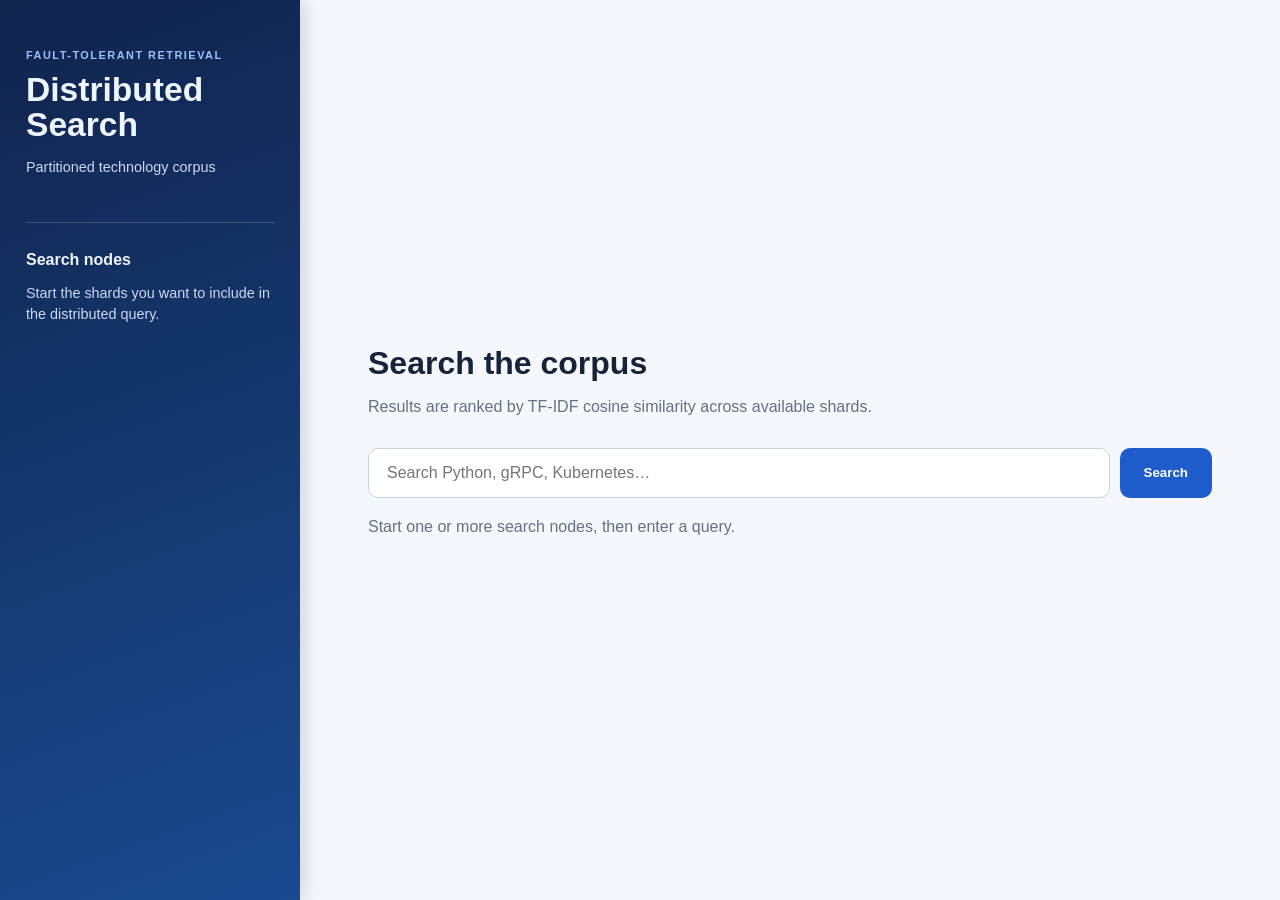
==== web/index.html @ d38b6a0e "first commit" ====
<!doctype html>
<html lang="en">
<head>
  <meta charset="utf-8">
  <meta name="viewport" content="width=device-width, initial-scale=1">
  <title>Distributed Search</title>
  <link rel="stylesheet" href="style.css">
</head>
<body>
  <main class="app-layout">
    <aside class="side-panel"><div class="brand"><p class="eyebrow">FAULT-TOLERANT RETRIEVAL</p><h1>Distributed<br>Search</h1><p>Partitioned technology corpus</p></div><section class="node-controls"><h2>Search nodes</h2><p class="panel-note">Start the shards you want to include in the distributed query.</p><div id="node-controls"></div></section><section id="metrics" class="metrics" hidden><h2>Query execution</h2><div id="metrics-content"></div></section></aside>
    <section class="content"><header><h2>Search the corpus</h2><p class="subtitle">Results are ranked by TF-IDF cosine similarity across available shards.</p></header><form id="search-form" class="search-bar"><input id="query" type="search" placeholder="Search Python, gRPC, Kubernetes…" autocomplete="off" required><button>Search</button></form><p id="message" class="message">Start one or more search nodes, then enter a query.</p><section id="results" class="results" aria-live="polite"></section></section>
  </main>
  <script src="app.js"></script>
</body>
</html>
---- web/style.css ----
:root{font-family:Inter,Segoe UI,Arial,sans-serif;color:#18233a;background:#f4f7fb}*{box-sizing:border-box}body{margin:0}.app-layout{min-height:100vh;display:grid;grid-template-columns:300px minmax(0,1fr)}.side-panel{background:linear-gradient(160deg,#10244d,#1a4a8f);color:#eef5ff;padding:38px 26px;box-shadow:2px 0 18px #10244d33}.brand{padding-bottom:30px;border-bottom:1px solid #ffffff2e}.eyebrow{font-size:.68rem;letter-spacing:.14em;color:#9cc0ff;font-weight:700}.brand h1{font-size:2.1rem;line-height:1.05;margin:10px 0}.brand p:last-child,.panel-note{font-size:.9rem;line-height:1.45;color:#cad9f4}.node-controls,.metrics{margin-top:28px}.side-panel h2{font-size:1rem;margin:0 0 9px}.node-card{display:flex;justify-content:space-between;align-items:center;margin:9px 0;padding:11px 10px;border-radius:9px;background:#ffffff12}.node-name{font-weight:700}.node-state{font-size:.75rem;color:#ffcf91}.node-state.running{color:#92e6b0}.toggle{border:1px solid #80a9f0;background:transparent;color:white;border-radius:7px;padding:6px 9px;cursor:pointer;font-weight:700}.toggle.stop{border-color:#ffaaa7;color:#ffd0ce}.content{max-width:940px;width:100%;padding:70px 48px;margin:auto}.content h2{font-size:2rem;margin:0 0 8px}.subtitle{color:#667085}.search-bar{display:flex;gap:10px;margin:32px 0 12px}.search-bar input{flex:1;border:1px solid #c8d2e5;border-radius:10px;padding:15px 18px;font-size:1rem}.search-bar button{border:0;border-radius:10px;background:#1e5ccb;color:white;padding:0 24px;font-weight:700;cursor:pointer}.message{color:#667085;margin:20px 0}.results{display:grid;gap:16px}.result{background:#fff;border:1px solid #e4e9f2;border-radius:12px;padding:21px;box-shadow:0 3px 12px #14213d0a}.result h2{font-size:1.13rem;margin:0 0 6px}.result a{color:#173d99;text-decoration:none}.result a:hover{text-decoration:underline}.url{font-size:.82rem;color:#26804c;overflow-wrap:anywhere}.snippet{line-height:1.55;color:#344054;margin:10px 0}.meta{font-size:.78rem;color:#667085}.metric-grid{display:grid;grid-template-columns:1fr 1fr;gap:8px;margin:13px 0}.metric{background:#ffffff12;border-radius:8px;padding:10px;font-size:.76rem}.metric strong{display:block;font-size:1.15rem}.nodes{width:100%;border-collapse:collapse;font-size:.76rem}.nodes th,.nodes td{text-align:left;padding:7px 2px;border-bottom:1px solid #ffffff25}.up{color:#92e6b0}.unavailable{color:#ffb2b2}@media(max-width:760px){.app-layout{grid-template-columns:1fr}.side-panel{padding:25px}.content{padding:38px 20px}.node-controls{margin-top:18px}.node-controls,.metrics{display:inline-block;vertical-align:top;width:48%;margin-right:1%}}@media(max-width:500px){.node-controls,.metrics{width:100%}.search-bar{flex-direction:column}.search-bar button{min-height:48px}}
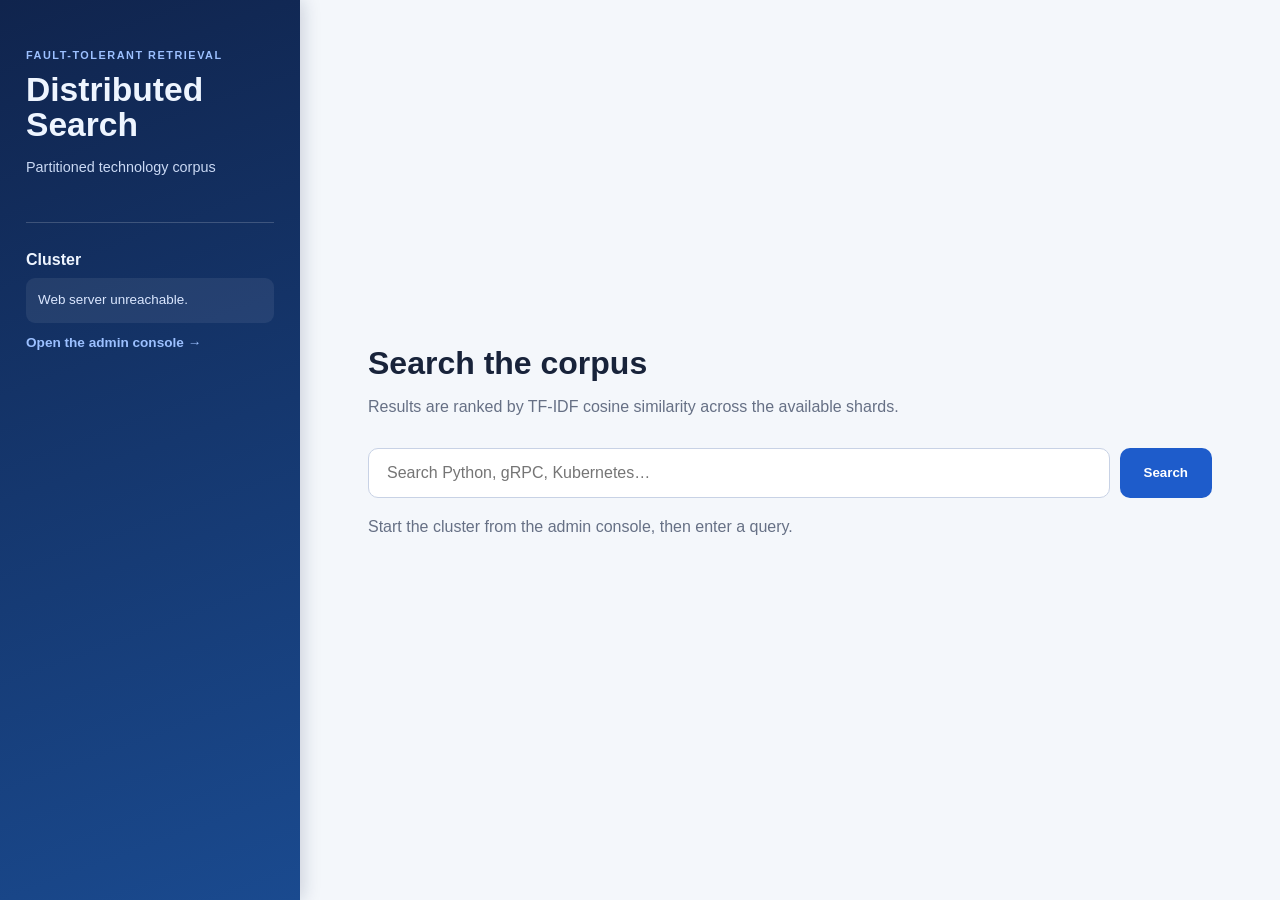
==== commit e9adeaa1: "Latest changes" ====
--- a/web/index.html
+++ b/web/index.html
@@ -8,8 +8,12 @@
 </head>
 <body>
   <main class="app-layout">
-    <aside class="side-panel"><div class="brand"><p class="eyebrow">FAULT-TOLERANT RETRIEVAL</p><h1>Distributed<br>Search</h1><p>Partitioned technology corpus</p></div><section class="node-controls"><h2>Search nodes</h2><p class="panel-note">Start the shards you want to include in the distributed query.</p><div id="node-controls"></div></section><section id="metrics" class="metrics" hidden><h2>Query execution</h2><div id="metrics-content"></div></section></aside>
-    <section class="content"><header><h2>Search the corpus</h2><p class="subtitle">Results are ranked by TF-IDF cosine similarity across available shards.</p></header><form id="search-form" class="search-bar"><input id="query" type="search" placeholder="Search Python, gRPC, Kubernetes…" autocomplete="off" required><button>Search</button></form><p id="message" class="message">Start one or more search nodes, then enter a query.</p><section id="results" class="results" aria-live="polite"></section></section>
+    <aside class="side-panel">
+      <div class="brand"><p class="eyebrow">FAULT-TOLERANT RETRIEVAL</p><h1>Distributed<br>Search</h1><p>Partitioned technology corpus</p></div>
+      <section class="cluster-status"><h2>Cluster</h2><div id="cluster-badge" class="cluster-badge">Checking cluster…</div><a class="admin-link" href="admin.html">Open the admin console →</a></section>
+      <section id="metrics" class="metrics" hidden><h2>Query execution</h2><div id="metrics-content"></div></section>
+    </aside>
+    <section class="content"><header><h2>Search the corpus</h2><p class="subtitle">Results are ranked by TF-IDF cosine similarity across the available shards.</p></header><form id="search-form" class="search-bar"><input id="query" type="search" placeholder="Search Python, gRPC, Kubernetes…" autocomplete="off" required><button>Search</button></form><p id="message" class="message">Start the cluster from the admin console, then enter a query.</p><section id="results" class="results" aria-live="polite"></section></section>
   </main>
   <script src="app.js"></script>
 </body>
--- a/web/style.css
+++ b/web/style.css
@@ -1 +1,2 @@
 :root{font-family:Inter,Segoe UI,Arial,sans-serif;color:#18233a;background:#f4f7fb}*{box-sizing:border-box}body{margin:0}.app-layout{min-height:100vh;display:grid;grid-template-columns:300px minmax(0,1fr)}.side-panel{background:linear-gradient(160deg,#10244d,#1a4a8f);color:#eef5ff;padding:38px 26px;box-shadow:2px 0 18px #10244d33}.brand{padding-bottom:30px;border-bottom:1px solid #ffffff2e}.eyebrow{font-size:.68rem;letter-spacing:.14em;color:#9cc0ff;font-weight:700}.brand h1{font-size:2.1rem;line-height:1.05;margin:10px 0}.brand p:last-child,.panel-note{font-size:.9rem;line-height:1.45;color:#cad9f4}.node-controls,.metrics{margin-top:28px}.side-panel h2{font-size:1rem;margin:0 0 9px}.node-card{display:flex;justify-content:space-between;align-items:center;margin:9px 0;padding:11px 10px;border-radius:9px;background:#ffffff12}.node-name{font-weight:700}.node-state{font-size:.75rem;color:#ffcf91}.node-state.running{color:#92e6b0}.toggle{border:1px solid #80a9f0;background:transparent;color:white;border-radius:7px;padding:6px 9px;cursor:pointer;font-weight:700}.toggle.stop{border-color:#ffaaa7;color:#ffd0ce}.content{max-width:940px;width:100%;padding:70px 48px;margin:auto}.content h2{font-size:2rem;margin:0 0 8px}.subtitle{color:#667085}.search-bar{display:flex;gap:10px;margin:32px 0 12px}.search-bar input{flex:1;border:1px solid #c8d2e5;border-radius:10px;padding:15px 18px;font-size:1rem}.search-bar button{border:0;border-radius:10px;background:#1e5ccb;color:white;padding:0 24px;font-weight:700;cursor:pointer}.message{color:#667085;margin:20px 0}.results{display:grid;gap:16px}.result{background:#fff;border:1px solid #e4e9f2;border-radius:12px;padding:21px;box-shadow:0 3px 12px #14213d0a}.result h2{font-size:1.13rem;margin:0 0 6px}.result a{color:#173d99;text-decoration:none}.result a:hover{text-decoration:underline}.url{font-size:.82rem;color:#26804c;overflow-wrap:anywhere}.snippet{line-height:1.55;color:#344054;margin:10px 0}.meta{font-size:.78rem;color:#667085}.metric-grid{display:grid;grid-template-columns:1fr 1fr;gap:8px;margin:13px 0}.metric{background:#ffffff12;border-radius:8px;padding:10px;font-size:.76rem}.metric strong{display:block;font-size:1.15rem}.nodes{width:100%;border-collapse:collapse;font-size:.76rem}.nodes th,.nodes td{text-align:left;padding:7px 2px;border-bottom:1px solid #ffffff25}.up{color:#92e6b0}.unavailable{color:#ffb2b2}@media(max-width:760px){.app-layout{grid-template-columns:1fr}.side-panel{padding:25px}.content{padding:38px 20px}.node-controls{margin-top:18px}.node-controls,.metrics{display:inline-block;vertical-align:top;width:48%;margin-right:1%}}@media(max-width:500px){.node-controls,.metrics{width:100%}.search-bar{flex-direction:column}.search-bar button{min-height:48px}}
+.cluster-status{margin-top:28px}.cluster-badge{background:#ffffff12;border-radius:9px;padding:12px;font-size:.84rem;line-height:1.55;color:#dbe7ff}.cluster-badge strong{color:#92e6b0}.cluster-badge .warn{color:#ffcf91}.admin-link{display:inline-block;margin-top:12px;font-size:.85rem;color:#9cc0ff;text-decoration:none;font-weight:700}.admin-link:hover{text-decoration:underline}
